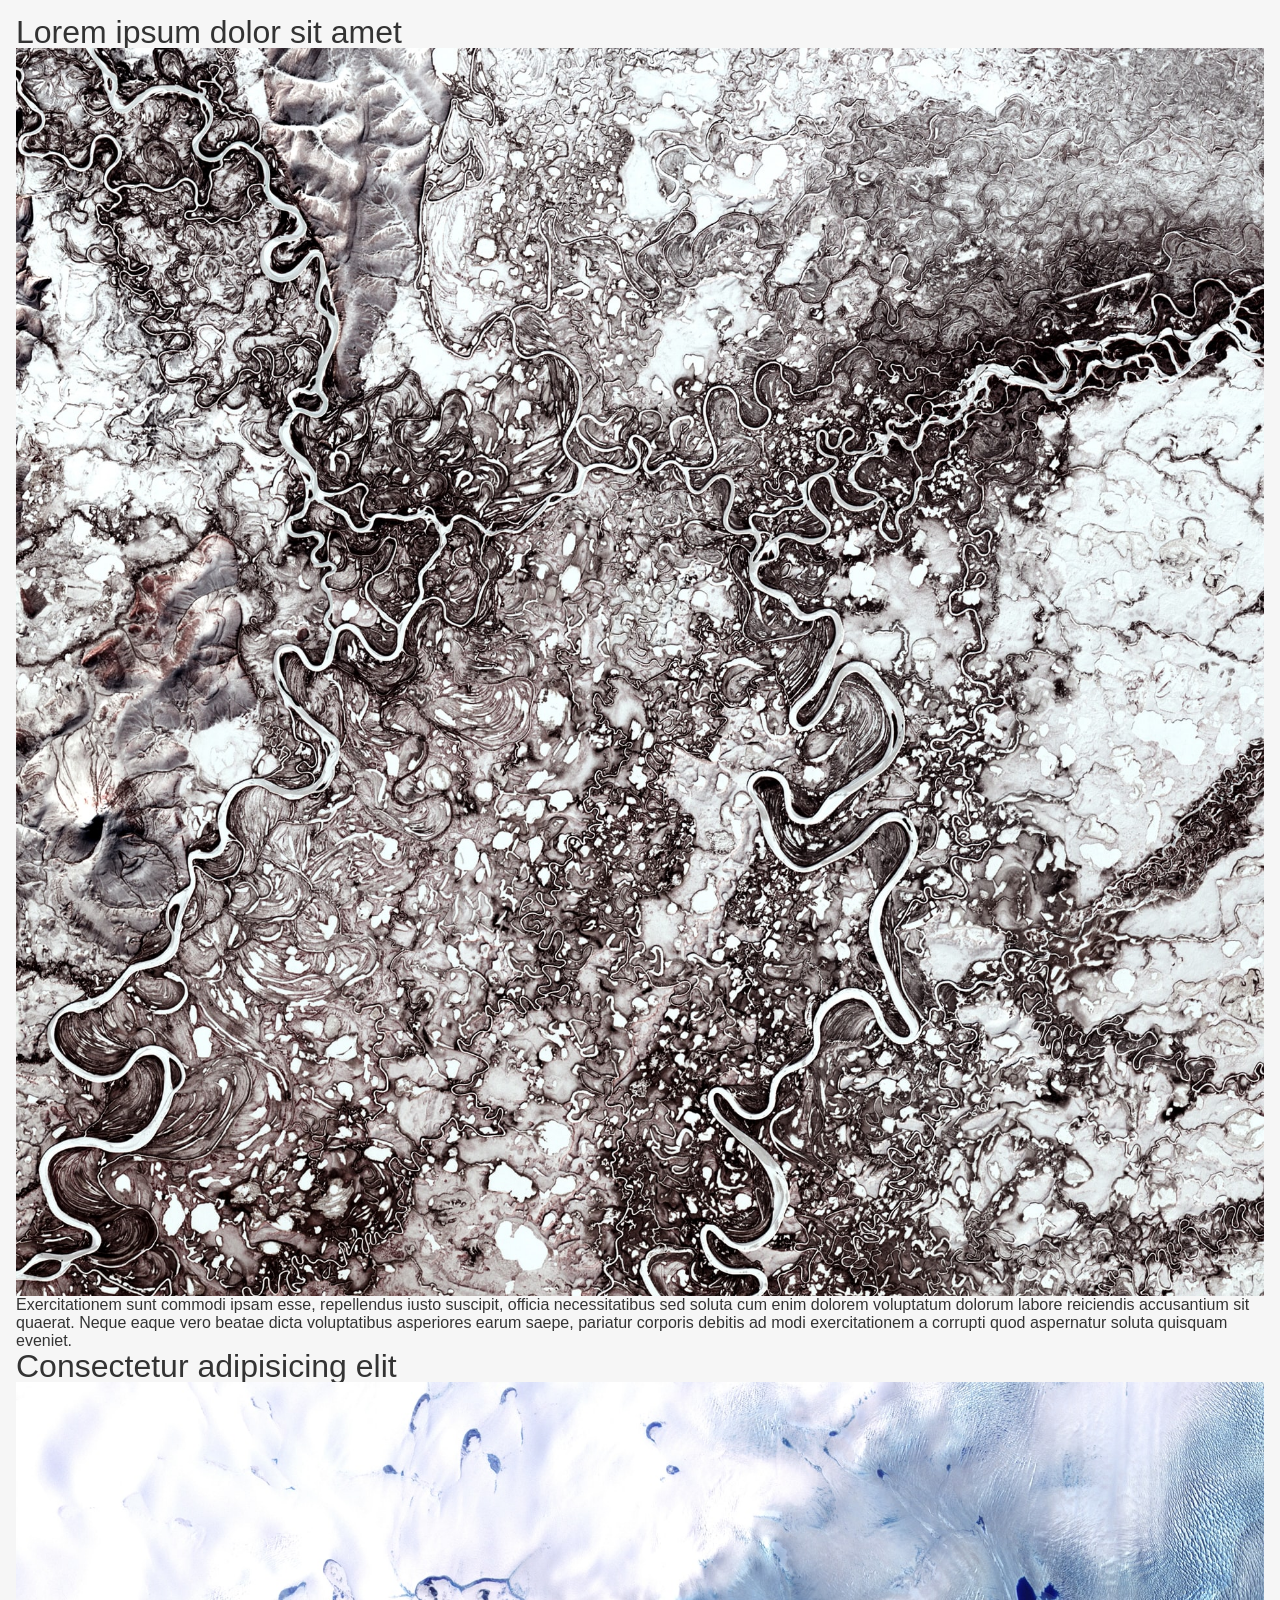
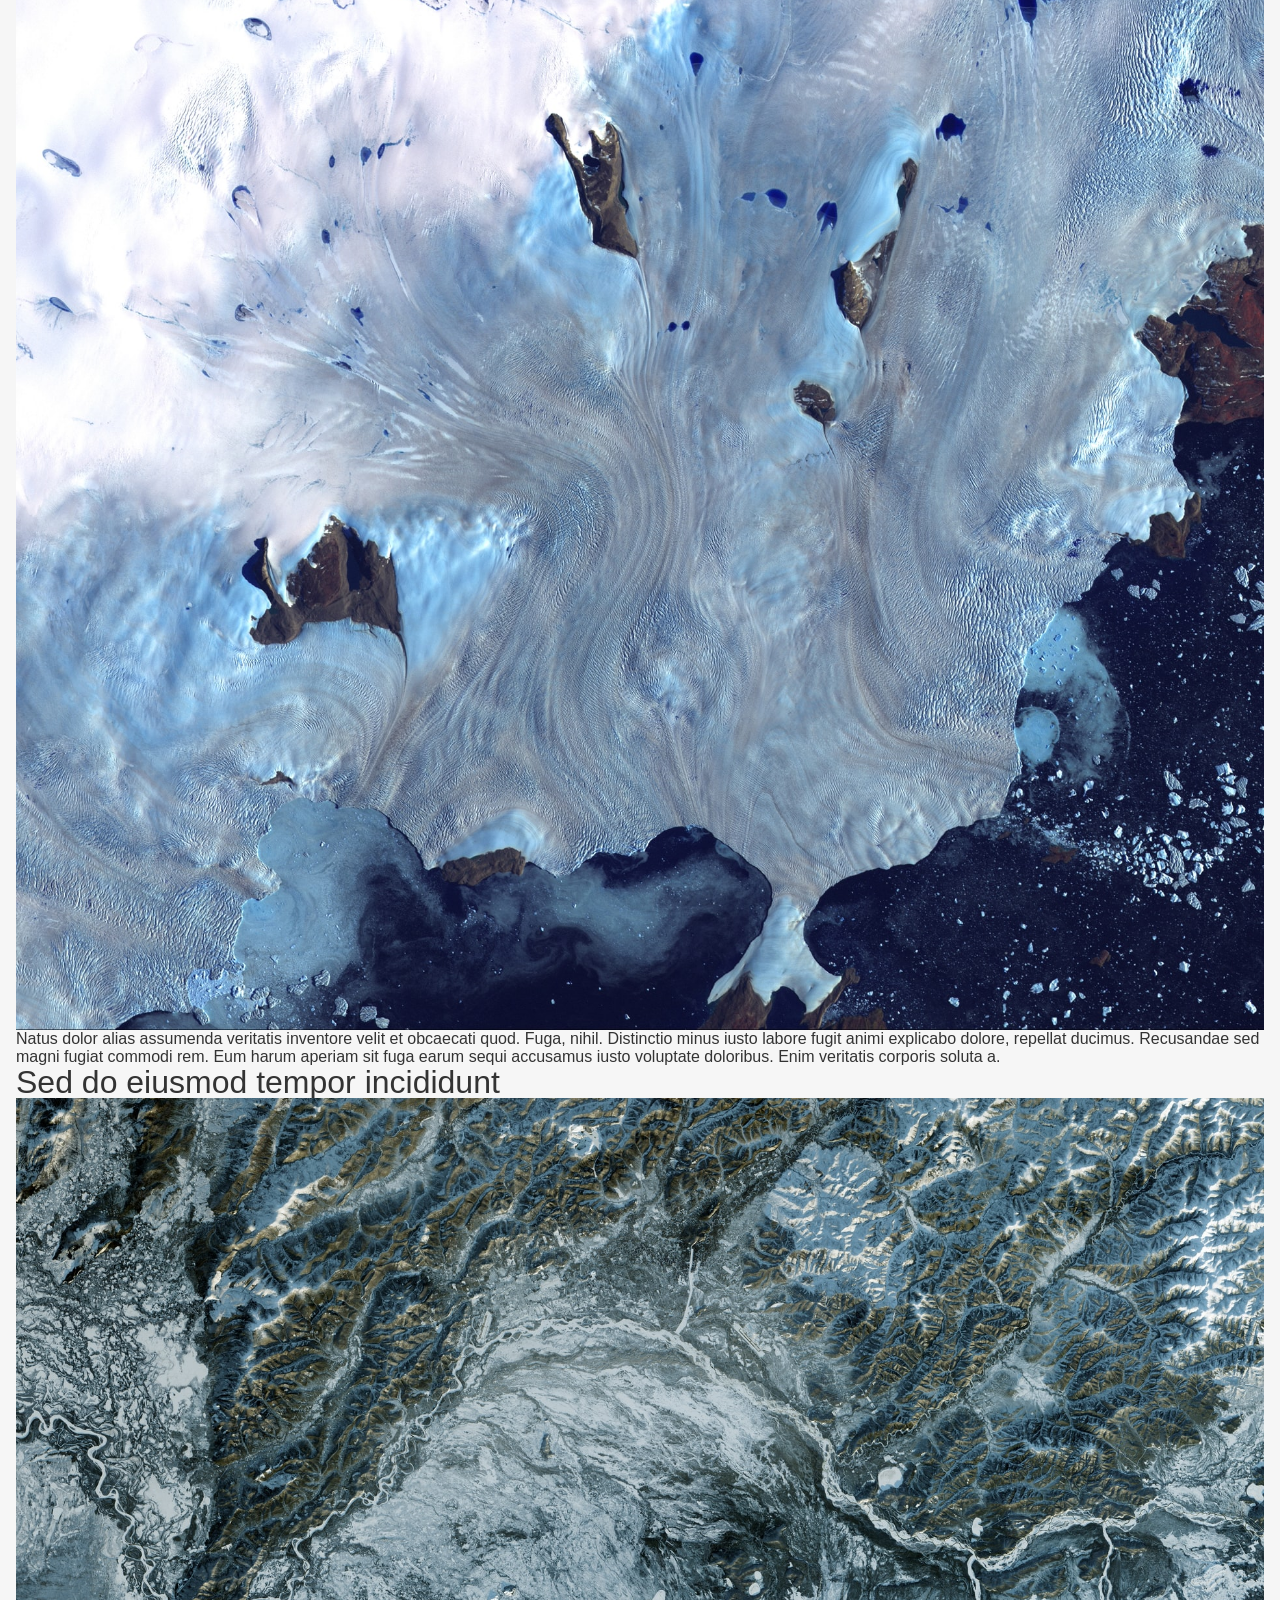
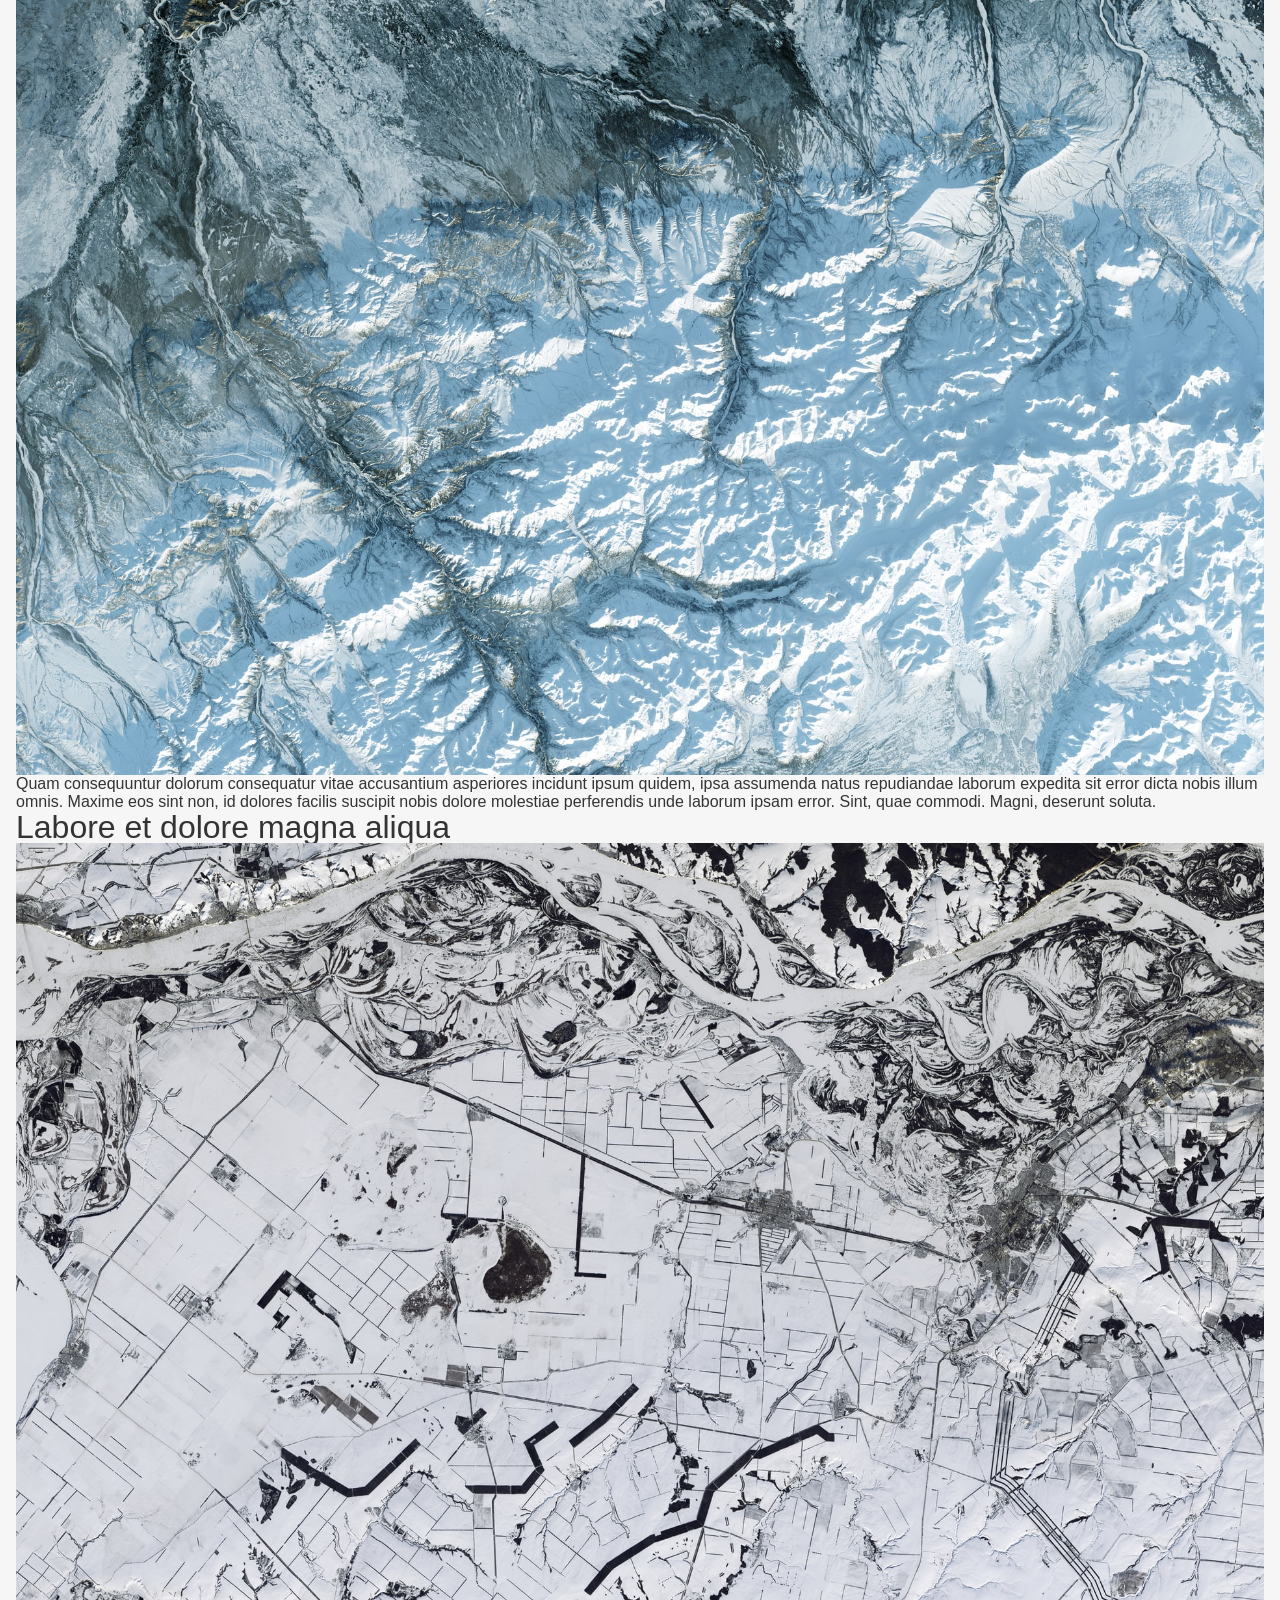
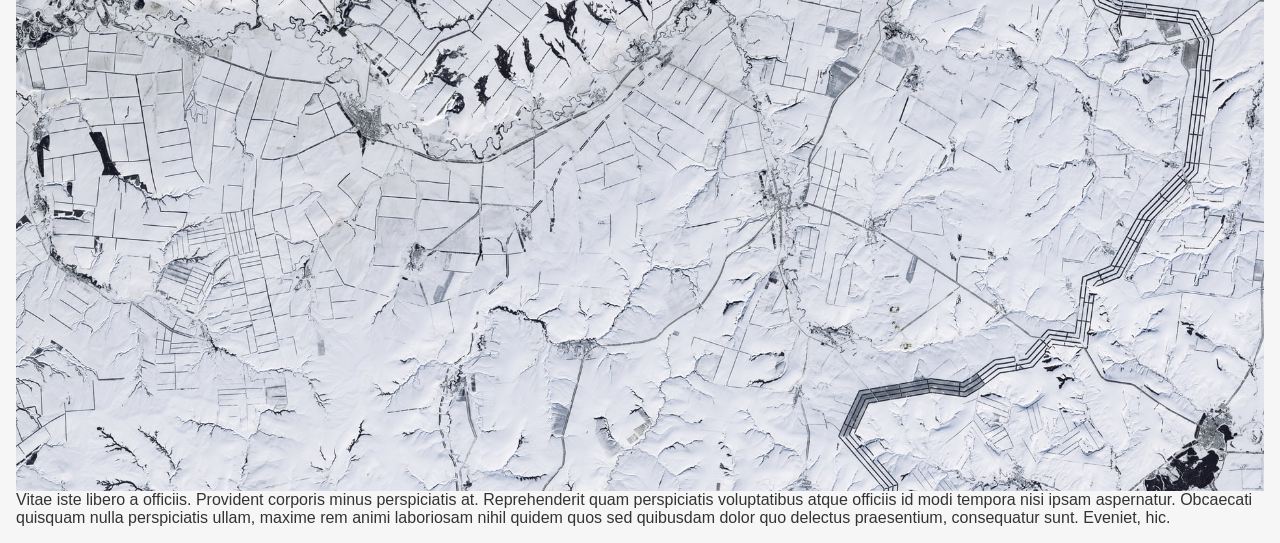
==== _template.html @ 3b49cfd8 "blabla" ====
<!DOCTYPE html>
<html lang="en" dir="ltr">
	<head>
		<meta charset="utf-8">
		<meta name="viewport" content="width=device-width, initial-scale=1.0">
		<title>template / example</title>

		<link rel="stylesheet" href="rsrc/style.css"> <!-- design, thème général -->
		<style media="screen">

			/* Fonction essentielle */

			

				/* moteur essentielle de mise en page de cette variation */
				
				/*
					description du fonctionnement CSS et HTML de cette mise en page.
					options ou paramètres supplémentaires.
					références vers la documentation.
				*/


			/*	-	-	-	-	-	-	-	-	-	-	-	-	-	-		-	-	-	-*/


			/* Style visuel et autres détails */

			

				/* habillage visuel et autres détails accessoires pour cette variation */

		</style>

	</head>
	<body>


			<h3>Lorem ipsum dolor sit amet</h3>
			<img src="rsrc/img1.jpg">
			<p>Exercitationem sunt commodi ipsam esse, repellendus iusto suscipit, officia necessitatibus sed soluta cum enim dolorem voluptatum dolorum labore reiciendis accusantium sit quaerat. Neque eaque vero beatae dicta voluptatibus asperiores earum saepe, pariatur corporis debitis ad modi exercitationem a corrupti quod aspernatur soluta quisquam eveniet.</p>


			<h3>Consectetur adipisicing elit</h3>
			<img src="rsrc/img2.jpg">
			<p>Natus dolor alias assumenda veritatis inventore velit et obcaecati quod. Fuga, nihil. Distinctio minus iusto labore fugit animi explicabo dolore, repellat ducimus. Recusandae sed magni fugiat commodi rem. Eum harum aperiam sit fuga earum sequi accusamus iusto voluptate doloribus. Enim veritatis corporis soluta a.</p>


			<h3>Sed do eiusmod tempor incididunt</h3>
			<img src="rsrc/img3.jpg">
			<p>Quam consequuntur dolorum consequatur vitae accusantium asperiores incidunt ipsum quidem, ipsa assumenda natus repudiandae laborum expedita sit error dicta nobis illum omnis. Maxime eos sint non, id dolores facilis suscipit nobis dolore molestiae perferendis unde laborum ipsam error. Sint, quae commodi. Magni, deserunt soluta.</p>


			<h3>Labore et dolore magna aliqua</h3>
			<img src="rsrc/img4.jpg">
			<p>Vitae iste libero a officiis. Provident corporis minus perspiciatis at. Reprehenderit quam perspiciatis voluptatibus atque officiis id modi tempora nisi ipsam aspernatur. Obcaecati quisquam nulla perspiciatis ullam, maxime rem animi laboriosam nihil quidem quos sed quibusdam dolor quo delectus praesentium, consequatur sunt. Eveniet, hic.</p>


	</body>
</html>
---- rsrc/style.css ----
/*	-	-	-	-	-	-	-	-	-	-	*/
/* Style visuel global pour le projet */


/* Import */
@import url('https://rsms.me/inter/inter.css');




/* Reset */
* { box-sizing: border-box; margin:0; }
img { max-width: 100%; display: block; object-fit: cover; }




/* Typo */

body { font-family: InterVariable, sans-serif; }

h3{
	font-size: 2rem;
	line-height: 100%;
	font-weight: 200;
}




/* Couleur */

html {
	color: #333;
	background-color: #F6F6F6;
}




/* Géometrie & Mise en page */

body{
	padding: 1rem;
}
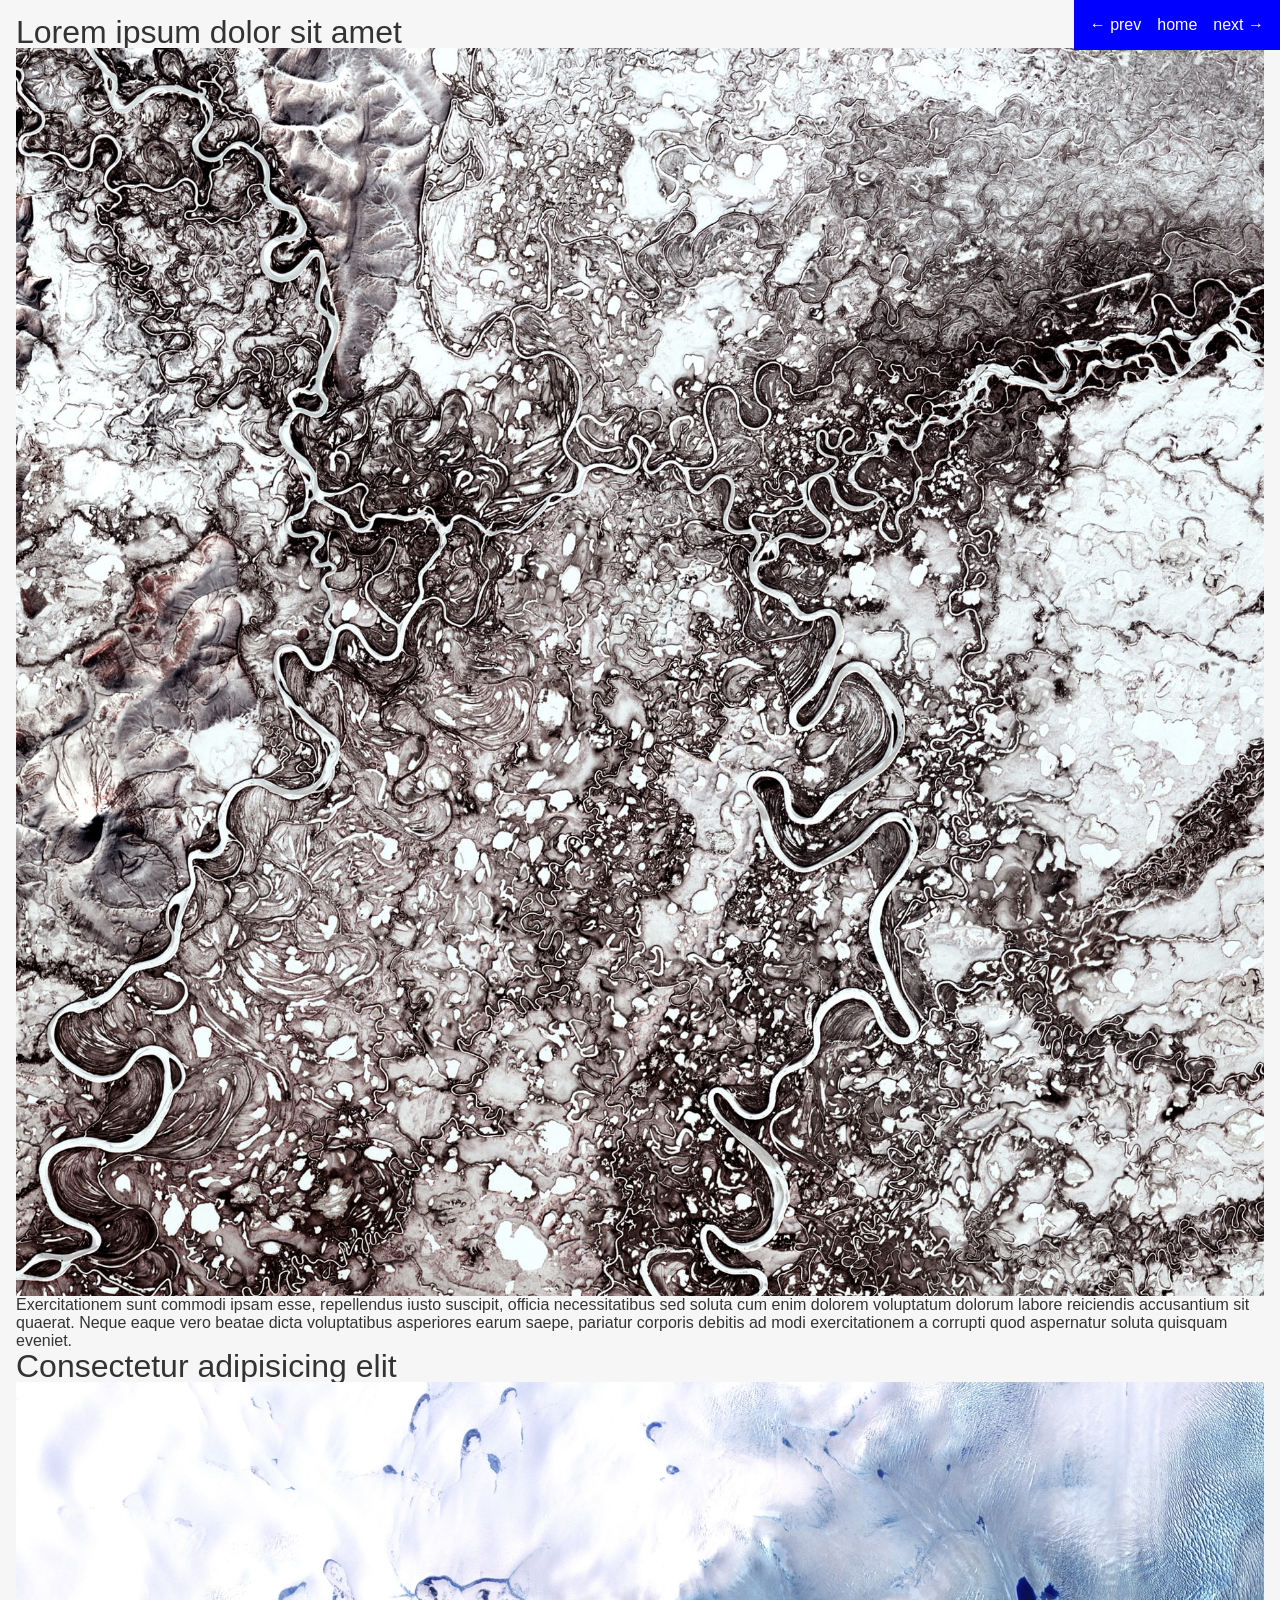
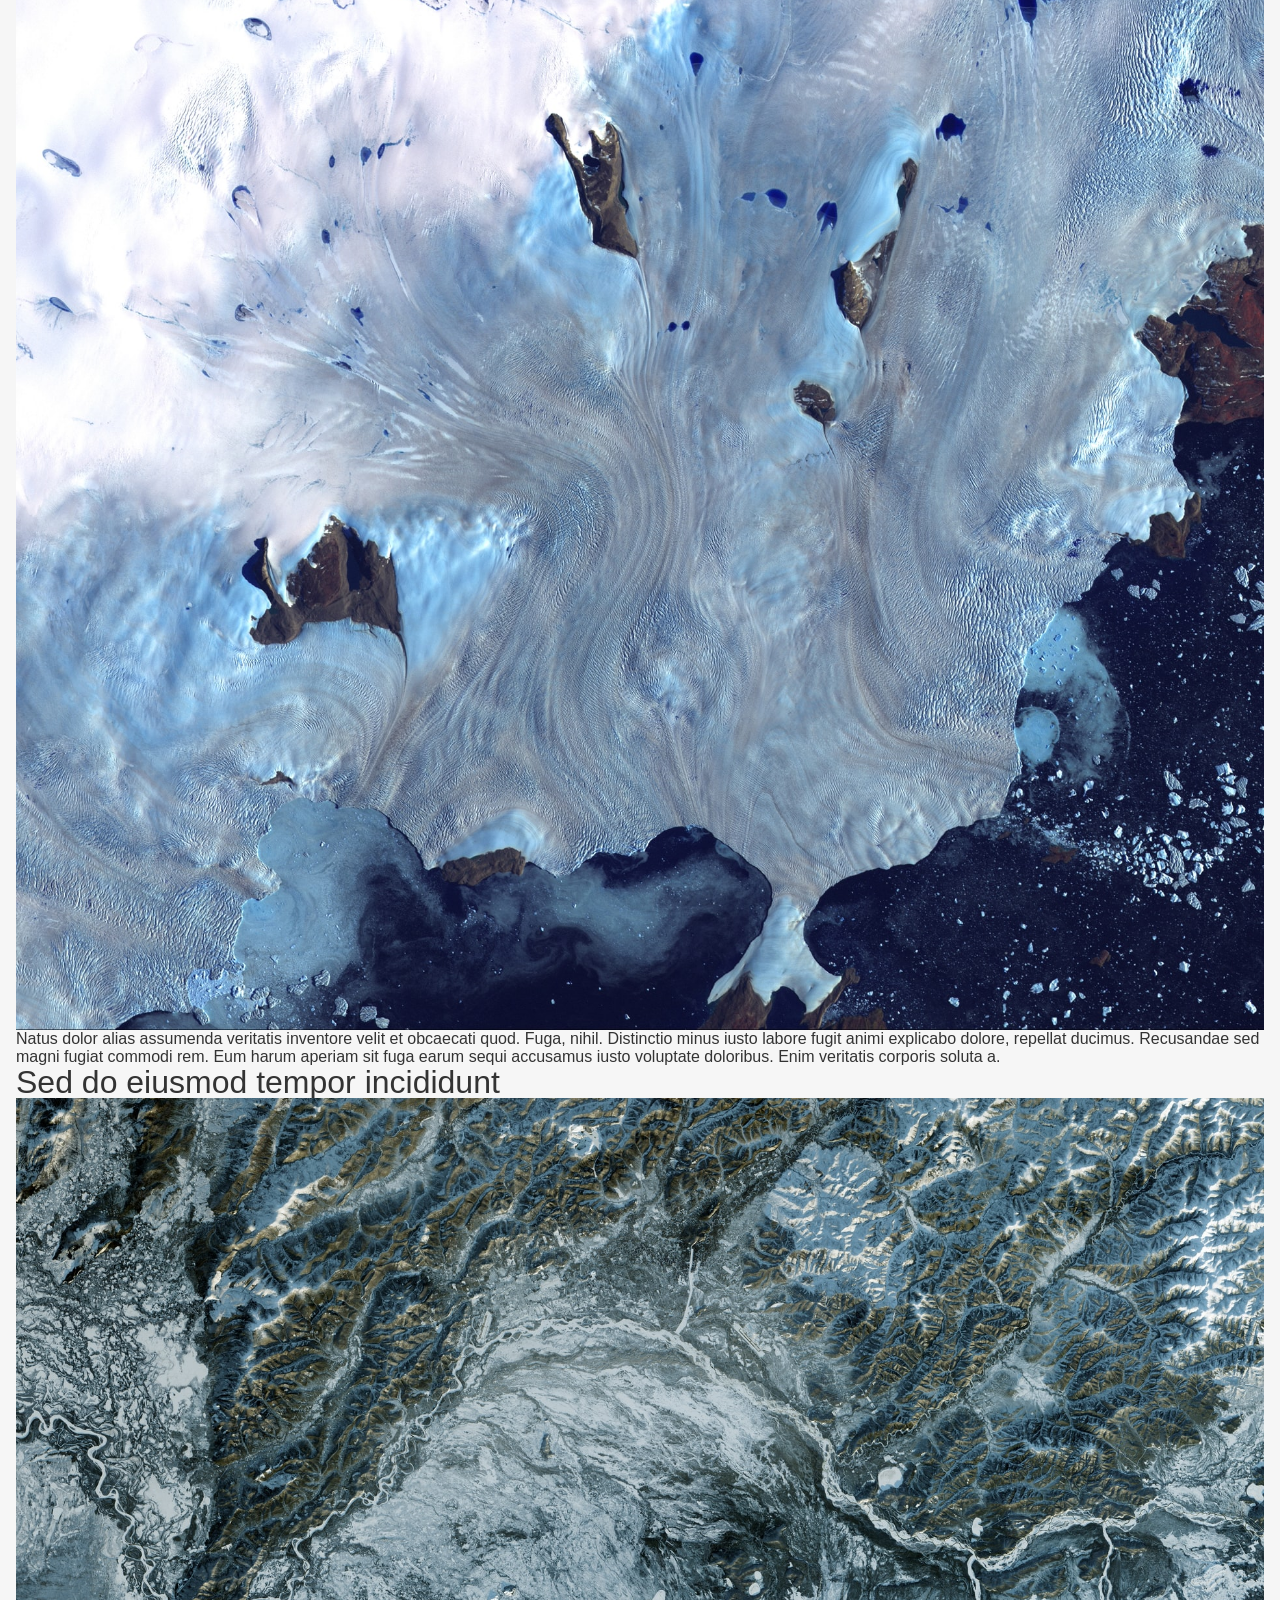
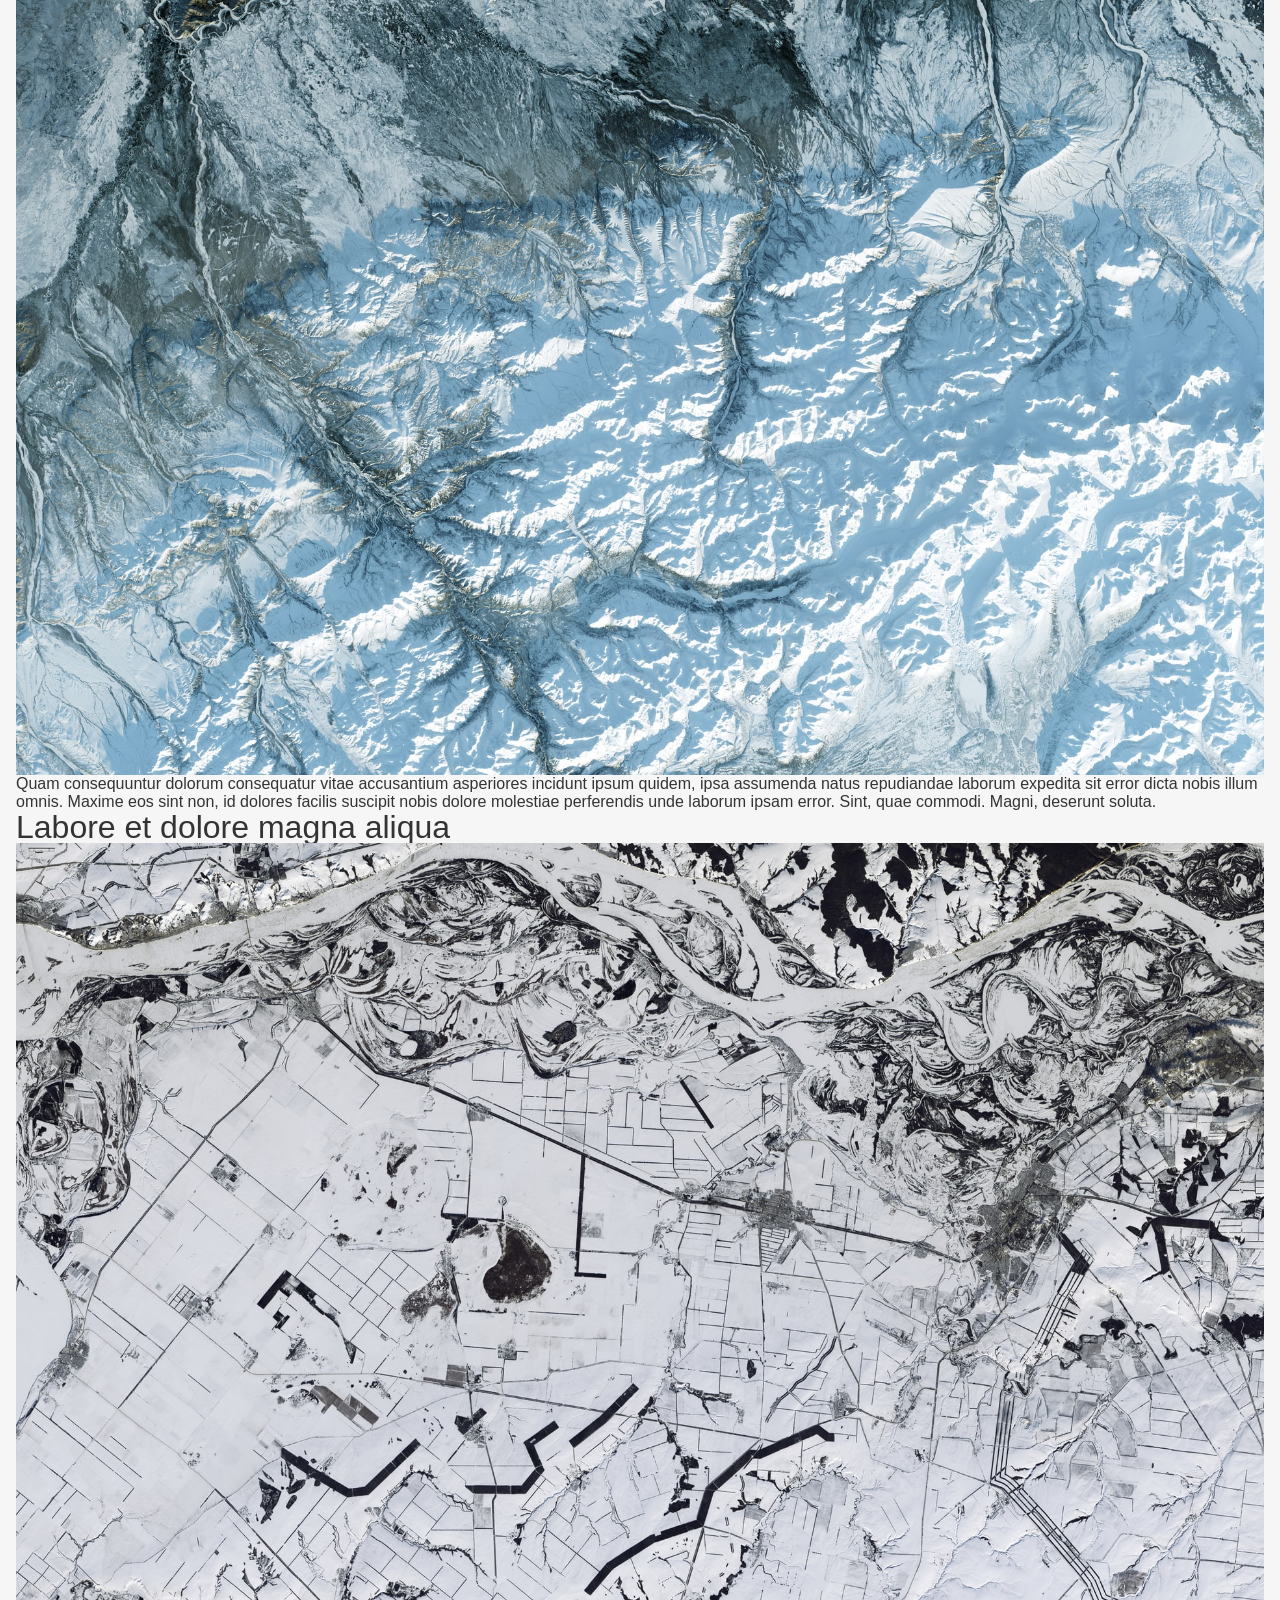
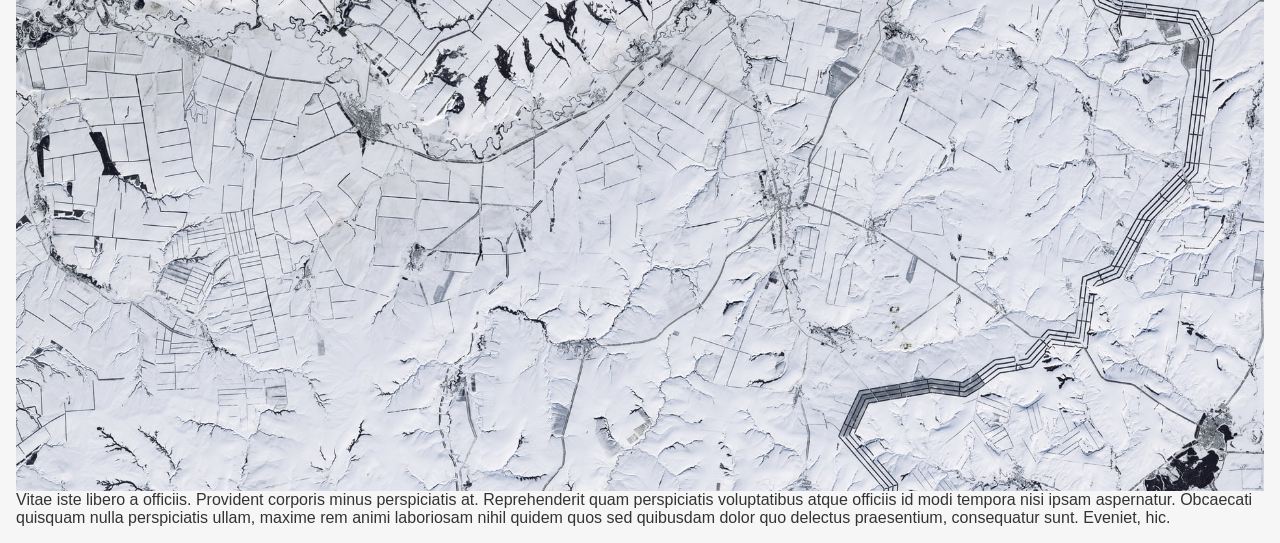
==== commit 1fb191a6: "navigation et layout 4" ====
--- a/_template.html
+++ b/_template.html
@@ -55,6 +55,12 @@
 			<img src="rsrc/img4.jpg">
 			<p>Vitae iste libero a officiis. Provident corporis minus perspiciatis at. Reprehenderit quam perspiciatis voluptatibus atque officiis id modi tempora nisi ipsam aspernatur. Obcaecati quisquam nulla perspiciatis ullam, maxime rem animi laboriosam nihil quidem quos sed quibusdam dolor quo delectus praesentium, consequatur sunt. Eveniet, hic.</p>
 
+			<nav id="siteNav"> 
+			<a href="layout-01-simple.html">prev</a>
+			<a href="index.html">home</a>
+			<a href="layout-03-zigzag.html">next</a>
+		</nav>
+
 
 	</body>
 </html>
--- a/rsrc/style.css
+++ b/rsrc/style.css
@@ -42,4 +42,33 @@
 
 body{
 	padding: 1rem;
+}
+
+
+
+/* Navigation */
+#siteNav{
+	position: fixed;
+	top:0;
+	right:0;
+	background: blue;
+	color: #fff;
+	padding: 1rem;
+	display: flex;
+	gap: 1rem;
+}
+#siteNav a {
+	color: inherit;
+	text-decoration: none;
+}
+#siteNav a:first-child:before {
+	content: "← ";
+}
+#siteNav a:last-child:after {
+	content: " →"
+}
+
+#siteNav a:hover{
+	text-decoration: underline;
+	text-shadow: 0 0 0.5em #fff;
 }
